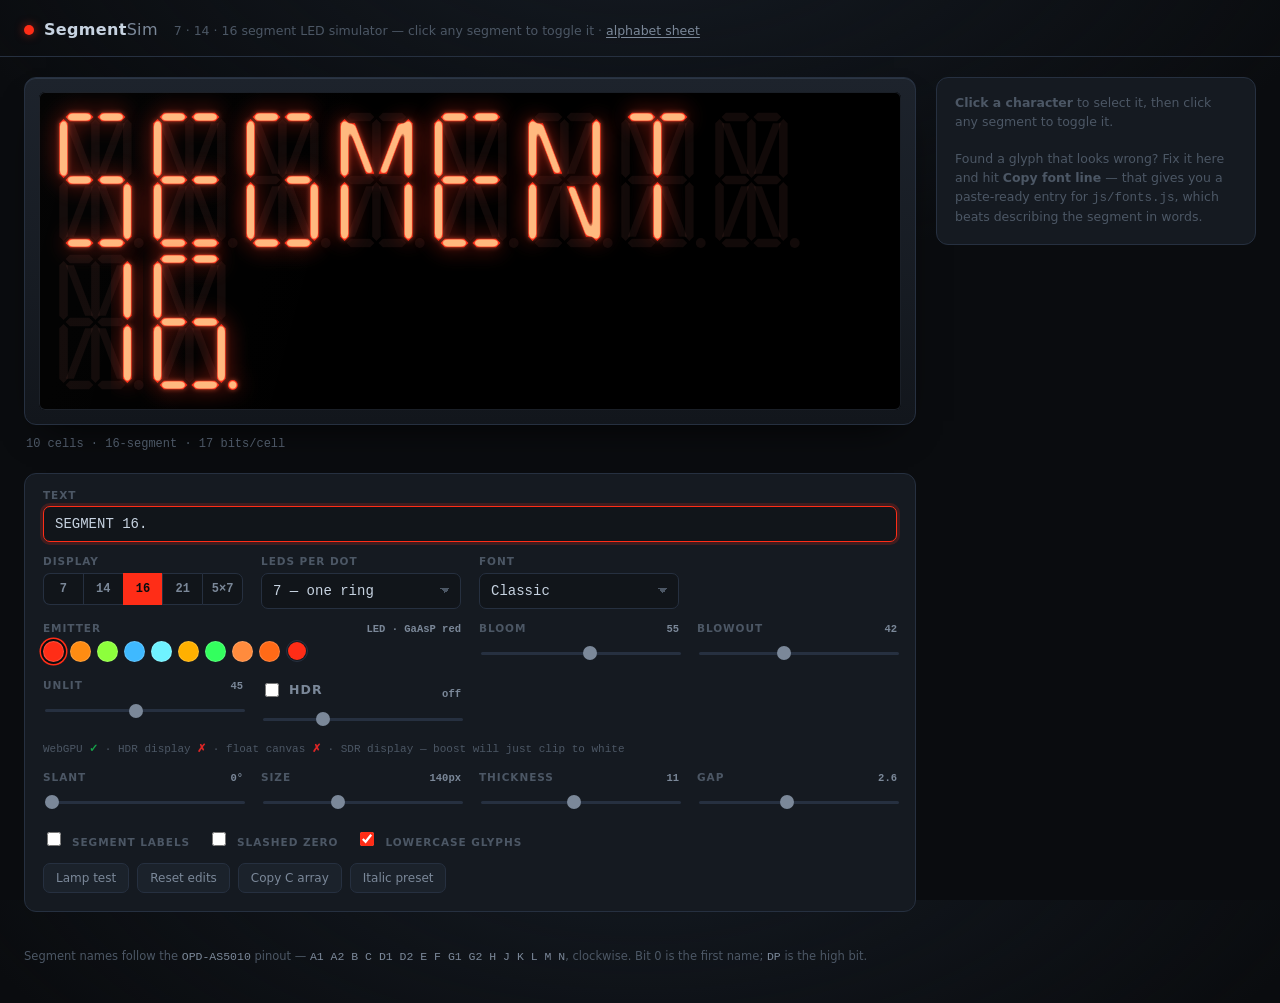
==== index.html @ 7e5fdb97 "SegmentSim: 7/14/16/21-segment and 5x7 dot-matrix LED simulator Vanilla HTML/SVG/JS, no build step. " ====
<!doctype html>
<html lang="en">
<head>
<meta charset="utf-8">
<meta name="viewport" content="width=device-width, initial-scale=1">
<title>Segment Display Simulator — 7 · 14 · 16</title>
<meta name="description" content="A vanilla HTML/SVG/JS simulator for 7-, 14- and 16-segment LED displays.">
<link rel="stylesheet" href="css/style.css">
</head>
<body>
<svg class="filterhost" aria-hidden="true" focusable="false"><defs id="bloomdefs"></defs></svg>

<header class="topbar">
  <div class="brand">
    <span class="dot" aria-hidden="true"></span>
    <h1>Segment<em>Sim</em></h1>
  </div>
  <p class="tagline">7 · 14 · 16 segment LED simulator — click any segment to toggle it · <a href="alphabet.html">alphabet sheet</a></p>
</header>

<main>

  <section class="stage" aria-label="Display">
    <div class="module">
      <div class="face" id="face"></div>
    </div>
    <p class="hint" id="hint"></p>
  </section>

  <section class="panel" aria-label="Controls">

    <div class="field span">
      <label for="text">Text</label>
      <input id="text" type="text" autocomplete="off" autocapitalize="off"
             spellcheck="false" placeholder="type something…">
    </div>

    <div class="field">
      <label>Display</label>
      <div class="btngroup" id="type" role="group">
        <button type="button" data-v="7">7</button>
        <button type="button" data-v="14">14</button>
        <button type="button" data-v="16" class="on">16</button>
        <button type="button" data-v="21">21</button>
        <button type="button" data-v="5x7">5&times;7</button>
      </div>
    </div>

    <div class="field" id="ringsField" hidden>
      <label for="rings">LEDs per dot</label>
      <select id="rings">
        <option value="0">1 &mdash; single die</option>
        <option value="1" selected>7 &mdash; one ring</option>
        <option value="2">19 &mdash; two rings</option>
      </select>
    </div>

    <div class="field">
      <label for="style">Font</label>
      <select id="style">
        <option value="classic">Classic</option>
        <option value="optoplus">Opto Plus chart</option>
      </select>
    </div>

    <div class="field wide2">
      <label>Emitter <output id="presetName">LED · GaAsP red</output></label>
      <div class="swatches" id="swatches">
        <input type="color" id="custom" value="#ff2d17" title="Custom colour">
      </div>
    </div>

    <div class="field">
      <label for="bloom" title="How far the light spreads — optics">Bloom <output id="bloomOut">45</output></label>
      <input id="bloom" type="range" min="0" max="100" step="1" value="45">
    </div>

    <div class="field">
      <label for="blowout" title="How hard the core clips to white — exposure">Blowout <output id="blowoutOut">42</output></label>
      <input id="blowout" type="range" min="0" max="100" step="1" value="42">
    </div>

    <div class="field">
      <label for="unlit" title="How visible the unlit dice are — ambient light on dark plastic">
        Unlit <output id="unlitOut">45</output>
      </label>
      <input id="unlit" type="range" min="0" max="100" step="1" value="45">
    </div>

    <div class="field" id="hdrField" hidden>
      <label for="hdrBoost" title="Emission above SDR white — needs an HDR display">
        <span class="chk"><input type="checkbox" id="hdrOn"> HDR</span>
        <output id="hdrBoostOut">off</output>
      </label>
      <input id="hdrBoost" type="range" min="1" max="8" step="0.1" value="3" disabled>
    </div>

    <p class="hdrnote" id="hdrNote" hidden></p>

    <div class="field">
      <label for="slant">Slant <output id="slantOut">0°</output></label>
      <input id="slant" type="range" min="0" max="22" step="1" value="0">
    </div>

    <div class="field">
      <label for="size">Size <output id="sizeOut">140px</output></label>
      <input id="size" type="range" min="48" max="300" step="2" value="140">
    </div>

    <div class="field">
      <label for="thick">Thickness <output id="thickOut">11</output></label>
      <input id="thick" type="range" min="5" max="18" step="0.5" value="11">
    </div>

    <div class="field">
      <label for="gap">Gap <output id="gapOut">2.6</output></label>
      <input id="gap" type="range" min="0" max="6" step="0.2" value="2.6">
    </div>

    <div class="field span checks">
      <label class="chk"><input type="checkbox" id="labels"> Segment labels</label>
      <label class="chk"><input type="checkbox" id="slashzero"> Slashed zero</label>
      <label class="chk"><input type="checkbox" id="lowercase" checked> Lowercase glyphs</label>
    </div>

    <div class="field span actions">
      <button type="button" id="testOn">Lamp test</button>
      <button type="button" id="clearOv">Reset edits</button>
      <button type="button" id="copyArr">Copy C array</button>
      <button type="button" id="italicPreset">Italic preset</button>
    </div>

  </section>

  <section class="inspector" id="inspector" aria-label="Segment inspector">
    <p class="empty">Click a character to inspect and edit its segments.</p>
  </section>

</main>

<footer>
  <p>Segment names follow the <code>OPD-AS5010</code> pinout — <code>A1 A2 B C D1 D2 E F G1 G2 H J K L M N</code>, clockwise. Bit 0 is the first name; <code>DP</code> is the high bit.</p>
</footer>

<script src="js/geometry.js"></script>
<script src="js/matrix.js"></script>
<script src="js/fonts.js"></script>
<script src="js/display.js"></script>
<script src="js/hdr.js"></script>
<script src="js/app.js"></script>
</body>
</html>
---- css/style.css ----
/* ---------------------------------------------------------------- tokens */
:root {
  --bg:        #0a0c0f;
  --bg-2:      #11151a;
  --panel:     #151a21;
  --panel-2:   #1b222b;
  --line:      #263040;
  --ink:       #c7d3e1;
  --ink-dim:   #7b8899;
  --ink-faint: #4c5765;

  --led:       #ff2b1c;
  --led-off:   rgba(255, 43, 28, 0.085);
  --led-glow:  rgba(255, 43, 28, 0.55);

  --face:      #07080a;
  --glyph-h:   140px;

  --mono: ui-monospace, "SF Mono", SFMono-Regular, Menlo, Consolas, monospace;
  --sans: -apple-system, BlinkMacSystemFont, "Segoe UI", Inter, system-ui, sans-serif;
}

* { box-sizing: border-box; }

html, body { height: 100%; }

body {
  margin: 0;
  background:
    radial-gradient(1200px 600px at 50% -10%, #141a22 0%, transparent 60%),
    var(--bg);
  color: var(--ink);
  font: 14px/1.5 var(--sans);
  -webkit-font-smoothing: antialiased;
}

/* --------------------------------------------------------------- topbar */
.topbar {
  display: flex; align-items: baseline; gap: 16px; flex-wrap: wrap;
  padding: 18px 24px 14px;
  border-bottom: 1px solid var(--line);
}
.brand { display: flex; align-items: center; gap: 10px; }
.brand .dot {
  width: 10px; height: 10px; border-radius: 50%;
  background: var(--led);
  box-shadow: 0 0 10px var(--led-glow);
}
.topbar h1 {
  margin: 0; font-size: 16px; font-weight: 650; letter-spacing: 0.02em;
}
.topbar h1 em { font-style: normal; color: var(--ink-dim); font-weight: 400; }
.tagline { margin: 0; color: var(--ink-faint); font-size: 12.5px; }

/* ----------------------------------------------------------------- main */
main {
  display: grid;
  grid-template-columns: minmax(0, 1fr) 320px;
  grid-template-areas: "stage inspector" "panel inspector";
  gap: 20px;
  padding: 20px 24px 8px;
  align-items: start;
}
@media (max-width: 960px) {
  main { grid-template-columns: 1fr; grid-template-areas: "stage" "panel" "inspector"; }
}

/* ---------------------------------------------------------------- stage */
.stage { grid-area: stage; min-width: 0; }

.module {
  background: linear-gradient(180deg, #1d232c 0%, #12161c 100%);
  border: 1px solid var(--line);
  border-radius: 12px;
  padding: 14px;
  box-shadow: 0 18px 40px -22px #000, inset 0 1px 0 #2c3644;
}

.face {
  position: relative;
  background: #000;
  border-radius: 6px;
  min-height: calc(var(--glyph-h) + 36px);
  padding: 18px 16px;
  display: flex; flex-wrap: wrap; align-items: center; align-content: center;
  gap: calc(var(--glyph-h) * 0.014);
  overflow-x: auto;
  box-shadow: inset 0 0 0 1px #1a1f27, inset 0 2px 14px rgba(0,0,0,0.9);
}
/* faint diffuser sheen across the window */
.face::after {
  content: ""; position: absolute; inset: 0; border-radius: 6px; pointer-events: none;
  background: linear-gradient(105deg, rgba(255,255,255,0.016) 0%, transparent 38%);
}

.glyph {
  height: var(--glyph-h);
  width: auto;
  flex: 0 0 auto;
  display: block;
  overflow: visible;
}
.glyph.sel .hit { fill: rgba(255,255,255,0.045); }
.hit { fill: transparent; cursor: pointer; }

.seg {
  fill: var(--led-off);
  cursor: pointer;
  transition: fill 90ms linear;
}
.seg.on { fill: var(--led); }
.seg:hover { fill: color-mix(in srgb, var(--led) 45%, transparent); }
body.noghost .seg:not(.on) { fill: transparent; }


.seglabels text {
  font: 500 7px var(--mono);
  fill: rgba(160, 185, 215, 0.75);
  text-anchor: middle;
  pointer-events: none;
  paint-order: stroke;
  stroke: rgba(0,0,0,0.85); stroke-width: 2px;
}

.hint {
  margin: 10px 2px 0; min-height: 18px;
  color: var(--ink-faint); font-size: 12px; font-family: var(--mono);
}

/* ---------------------------------------------------------------- panel */
.panel {
  grid-area: panel;
  display: grid;
  grid-template-columns: repeat(auto-fit, minmax(160px, 1fr));
  gap: 14px 18px;
  background: var(--panel);
  border: 1px solid var(--line);
  border-radius: 12px;
  padding: 16px 18px 18px;
}
.field { min-width: 0; display: flex; flex-direction: column; gap: 6px; }
.field.span { grid-column: 1 / -1; }
.field.wide2 { grid-column: span 2; }
.field > label {
  font: 600 10.5px/1 var(--sans);
  letter-spacing: 0.09em; text-transform: uppercase; color: var(--ink-faint);
  display: flex; justify-content: space-between; align-items: baseline; gap: 8px;
}
.field output { font-family: var(--mono); color: var(--ink-dim); letter-spacing: 0; text-transform: none; }

input[type="text"], select {
  width: 100%;
  background: var(--bg-2);
  border: 1px solid var(--line);
  border-radius: 7px;
  color: var(--ink);
  font: 14px var(--mono);
  padding: 9px 11px;
}
input[type="text"]:focus, select:focus {
  outline: none; border-color: var(--led);
  box-shadow: 0 0 0 3px color-mix(in srgb, var(--led) 18%, transparent);
}
select { appearance: none; cursor: pointer; padding-right: 28px;
  background-image: linear-gradient(45deg, transparent 50%, var(--ink-faint) 50%),
                    linear-gradient(135deg, var(--ink-faint) 50%, transparent 50%);
  background-position: calc(100% - 15px) 50%, calc(100% - 10px) 50%;
  background-size: 5px 5px, 5px 5px; background-repeat: no-repeat; }

input[type="range"] {
  -webkit-appearance: none; appearance: none;
  width: 100%; height: 22px; background: transparent; cursor: pointer;
}
input[type="range"]::-webkit-slider-runnable-track {
  height: 3px; border-radius: 2px; background: var(--line);
}
input[type="range"]::-webkit-slider-thumb {
  -webkit-appearance: none; width: 14px; height: 14px; margin-top: -5.5px;
  border-radius: 50%; background: var(--ink-dim); border: none;
}
input[type="range"]:focus::-webkit-slider-thumb,
input[type="range"]:hover::-webkit-slider-thumb { background: var(--led); }

.btngroup { display: flex; gap: 0; }
.btngroup button {
  flex: 1; padding: 8px 4px;
  background: var(--bg-2); color: var(--ink-dim);
  border: 1px solid var(--line); border-right-width: 0;
  font: 600 12px var(--mono); cursor: pointer;
}
.btngroup button:first-child { border-radius: 7px 0 0 7px; }
.btngroup button:last-child { border-radius: 0 7px 7px 0; border-right-width: 1px; }
.btngroup button.on { background: var(--led); color: #0a0c0f; border-color: var(--led); }

.swatches { display: flex; gap: 6px; align-items: center; flex-wrap: wrap; }
.swatches button {
  width: 21px; height: 21px; border-radius: 50%; cursor: pointer;
  background: var(--s); border: 1px solid rgba(255,255,255,0.16); padding: 0;
}
.swatches button.on { box-shadow: 0 0 0 2px var(--bg), 0 0 0 3.5px var(--s); }
.swatches input[type="color"] {
  width: 22px; height: 22px; padding: 0; border: 1px solid var(--line);
  border-radius: 50%; background: transparent; cursor: pointer;
}
.swatches input[type="color"]::-webkit-color-swatch-wrapper { padding: 1px; }
.swatches input[type="color"]::-webkit-color-swatch { border: none; border-radius: 50%; }

.checks { flex-direction: row; flex-wrap: wrap; gap: 8px 18px; }
.chk {
  display: flex; align-items: center; gap: 7px;
  font-size: 12.5px; color: var(--ink-dim); cursor: pointer;
  text-transform: none; letter-spacing: 0;
}
.chk input { accent-color: var(--led); width: 14px; height: 14px; }

.actions { flex-direction: row; flex-wrap: wrap; gap: 8px; }
.actions button, .vbtn {
  background: var(--panel-2); color: var(--ink-dim);
  border: 1px solid var(--line); border-radius: 7px;
  padding: 7px 12px; font: 500 12px var(--sans); cursor: pointer;
}
.actions button:hover, .vbtn:hover { color: var(--ink); border-color: #38455a; }
.actions button:active { transform: translateY(1px); }

/* ------------------------------------------------------------ inspector */
.inspector {
  grid-area: inspector;
  background: var(--panel);
  border: 1px solid var(--line);
  border-radius: 12px;
  padding: 16px 18px 18px;
  font-size: 13px;
  position: sticky; top: 16px;
}
.inspector .empty { color: var(--ink-faint); margin: 0; font-size: 12.5px; }
.inspector h2 {
  margin: 0 0 12px; font: 600 10.5px/1 var(--sans);
  letter-spacing: 0.09em; text-transform: uppercase; color: var(--ink-faint);
}
.kv { display: grid; grid-template-columns: 58px 1fr; gap: 5px 10px; margin-bottom: 14px; }
.kv dt { color: var(--ink-faint); font-size: 11px; text-transform: uppercase; letter-spacing: 0.06em; padding-top: 2px; }
.kv dd { margin: 0; font-family: var(--mono); font-size: 12.5px; color: var(--ink); word-break: break-all; }
.kv dd .big { font-size: 15px; color: var(--led); }

.chips { display: flex; flex-wrap: wrap; gap: 5px; margin: 0 0 14px; }
.chip {
  font: 600 11px var(--mono);
  padding: 4px 7px; border-radius: 5px; cursor: pointer;
  background: var(--bg-2); border: 1px solid var(--line); color: var(--ink-faint);
}
.chip.on { background: var(--led); border-color: var(--led); color: #0a0c0f; }

.vrow { display: flex; gap: 6px; align-items: center; flex-wrap: wrap; margin-bottom: 12px; }
.vrow span { color: var(--ink-faint); font-size: 11.5px; font-family: var(--mono); }
.edited { color: var(--led); font-size: 11px; font-family: var(--mono); }

/* --------------------------------------------------------------- footer */
footer {
  padding: 16px 24px 28px; color: var(--ink-faint); font-size: 11.5px;
  max-width: 900px;
}
footer code { font-family: var(--mono); color: var(--ink-dim); }

.tagline a { color: var(--ink-dim); text-decoration: underline; text-underline-offset: 2px; }
.tagline a:hover { color: var(--led); }

/* Off-screen host for the shared bloom filter; referenced by url(#bloom). */
.filterhost { position: absolute; width: 0; height: 0; overflow: hidden; }

/* No ambient-spill hack here on purpose. An inset box-shadow glows inward from the
 * BEZEL, uniformly, whether or not anything near that edge is lit — the frame lights
 * up instead of the emitters. The wide halo in the bloom filter already spills onto
 * the face, and it spills from where the light actually is. */


/* ── HDR emission layer ──────────────────────────────────────────────
 * The canvas sits UNDER the glyphs and supplies the light; the SVGs stay on
 * top with their lit group at opacity 0, so they keep their click targets.
 * The unlit dice remain visible and are mostly transparent, so the HDR halo
 * washes over them exactly as it does on a real board. */
#hdrcanvas {
  position: absolute; left: 0; top: 0;
  pointer-events: none;
  display: none;
  z-index: 0;
}
.face.hdr #hdrcanvas { display: block; }
.face.hdr .glyph { position: relative; z-index: 1; }
.face.hdr .glyph .lit { opacity: 0; }
/* the canvas draws the unlit dice too, with real dome shading - the SVG copy
   stays for hit-testing only, or the two would stack */
.face.hdr .glyph .off { opacity: 0; }
/* the diffuser sheen would sit on top of real emission and grey it down */
.face.hdr::after { opacity: 0.35; }

.hdrnote {
  font: 11px/1.5 ui-monospace, SFMono-Regular, Menlo, monospace;
  color: var(--muted, #7c8798);
  margin: -2px 0 0;
}
.hdrnote b.ok { color: #16a34a; }
.hdrnote b.no { color: #dc2626; }

/* One line, always. `.field` is a flex column, so this must NOT be a .field. */
.hdrnote {
  grid-column: 1 / -1;
  display: block;
  white-space: nowrap; overflow: hidden; text-overflow: ellipsis;
  font: 11px/1.4 var(--mono); color: var(--ink-faint);
  margin: -4px 0 0;
}
.hdrnote b { font-weight: 600; }
/* the HDR label carries a checkbox on its left; keep it from being stretched
   by the label's space-between */
#hdrField > label > .chk { text-transform: none; letter-spacing: 0.09em; }
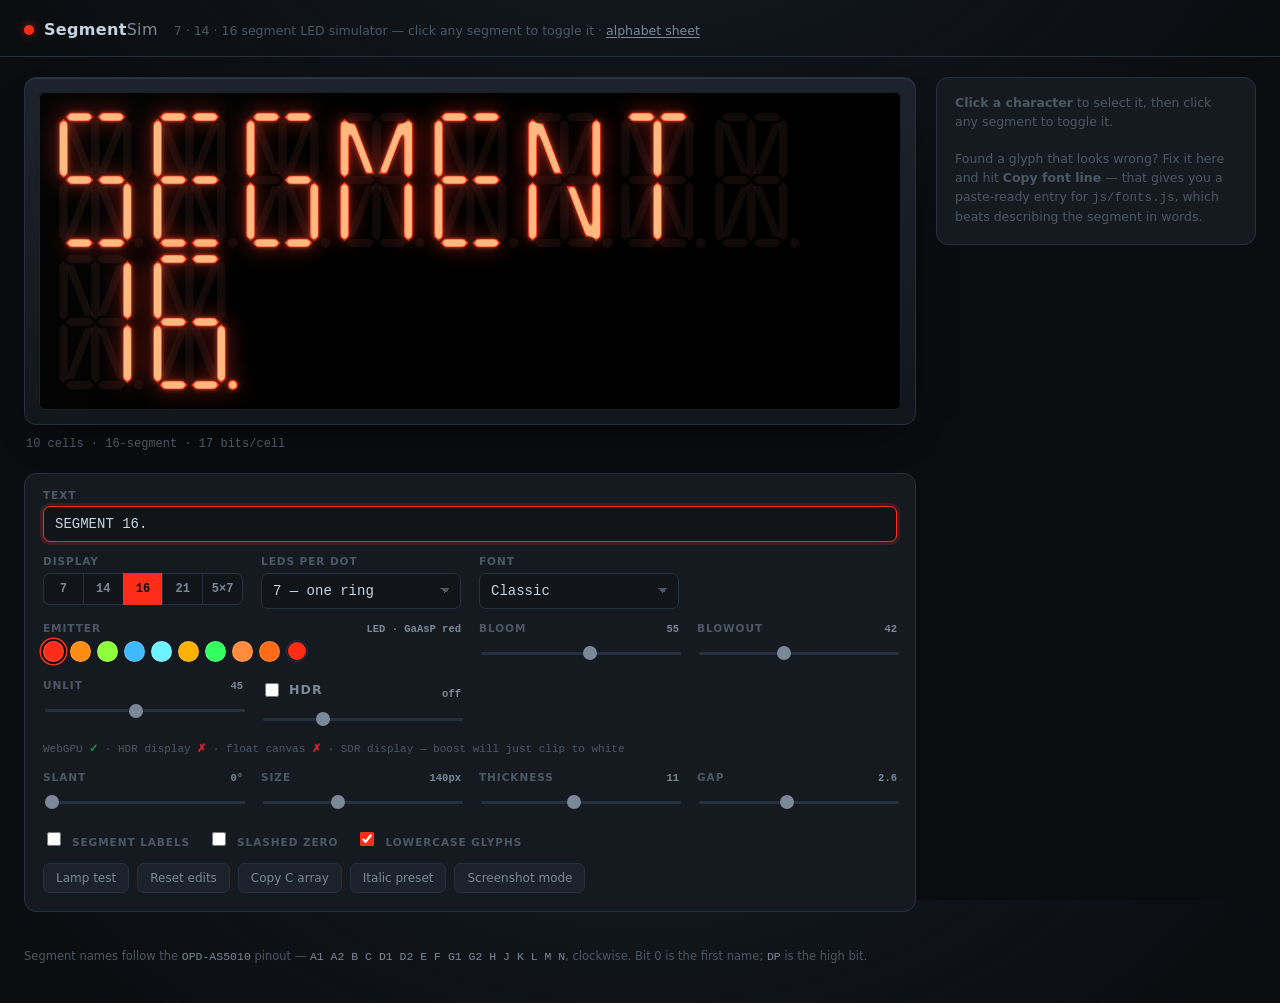
==== commit b264ae69: "Add screenshot mode and stop the bloom filter clipping thin glyphs The SVG bloom filter's region was" ====
--- a/index.html
+++ b/index.html
@@ -128,6 +128,8 @@
       <button type="button" id="clearOv">Reset edits</button>
       <button type="button" id="copyArr">Copy C array</button>
       <button type="button" id="italicPreset">Italic preset</button>
+      <button type="button" id="shotBtn"
+              title="Full-window black field with room for the whole bloom. Esc to exit.">Screenshot mode</button>
     </div>
 
   </section>
--- a/css/style.css
+++ b/css/style.css
@@ -301,6 +301,34 @@
 .hdrnote b.ok { color: #16a34a; }
 .hdrnote b.no { color: #dc2626; }
 
+/* ── Screenshot mode ─────────────────────────────────────────────────
+ * The face becomes the whole window: pure black to every edge, glyphs centred,
+ * and padding sized to the bloom so the halo is never anywhere near an edge.
+ * It covers the page rather than hiding it, so leaving restores the scroll
+ * position. Everything that would tint the black goes: the bezel shadow, the
+ * diffuser sheen, the selection fill and the hover fill. */
+body.shot { overflow: hidden; }
+body.shot .face {
+  position: fixed; inset: 0; z-index: 100;
+  min-height: 0;
+  padding: max(160px, calc(var(--glyph-h) * 0.75));
+  justify-content: center;
+  overflow: hidden;
+  border-radius: 0;
+  box-shadow: none;
+}
+body.shot .face::after { display: none; }
+body.shot .glyph { pointer-events: none; }
+body.shot .glyph.sel .hit { fill: transparent; }
+
+.shotnote {
+  position: fixed; left: 50%; bottom: 24px; transform: translateX(-50%);
+  z-index: 101; margin: 0; pointer-events: none;
+  font: 12px var(--mono); color: var(--ink-dim);
+  animation: shotnote 2.4s ease-in forwards;
+}
+@keyframes shotnote { 0%, 55% { opacity: 1; } 100% { opacity: 0; } }
+
 /* One line, always. `.field` is a flex column, so this must NOT be a .field. */
 .hdrnote {
   grid-column: 1 / -1;
